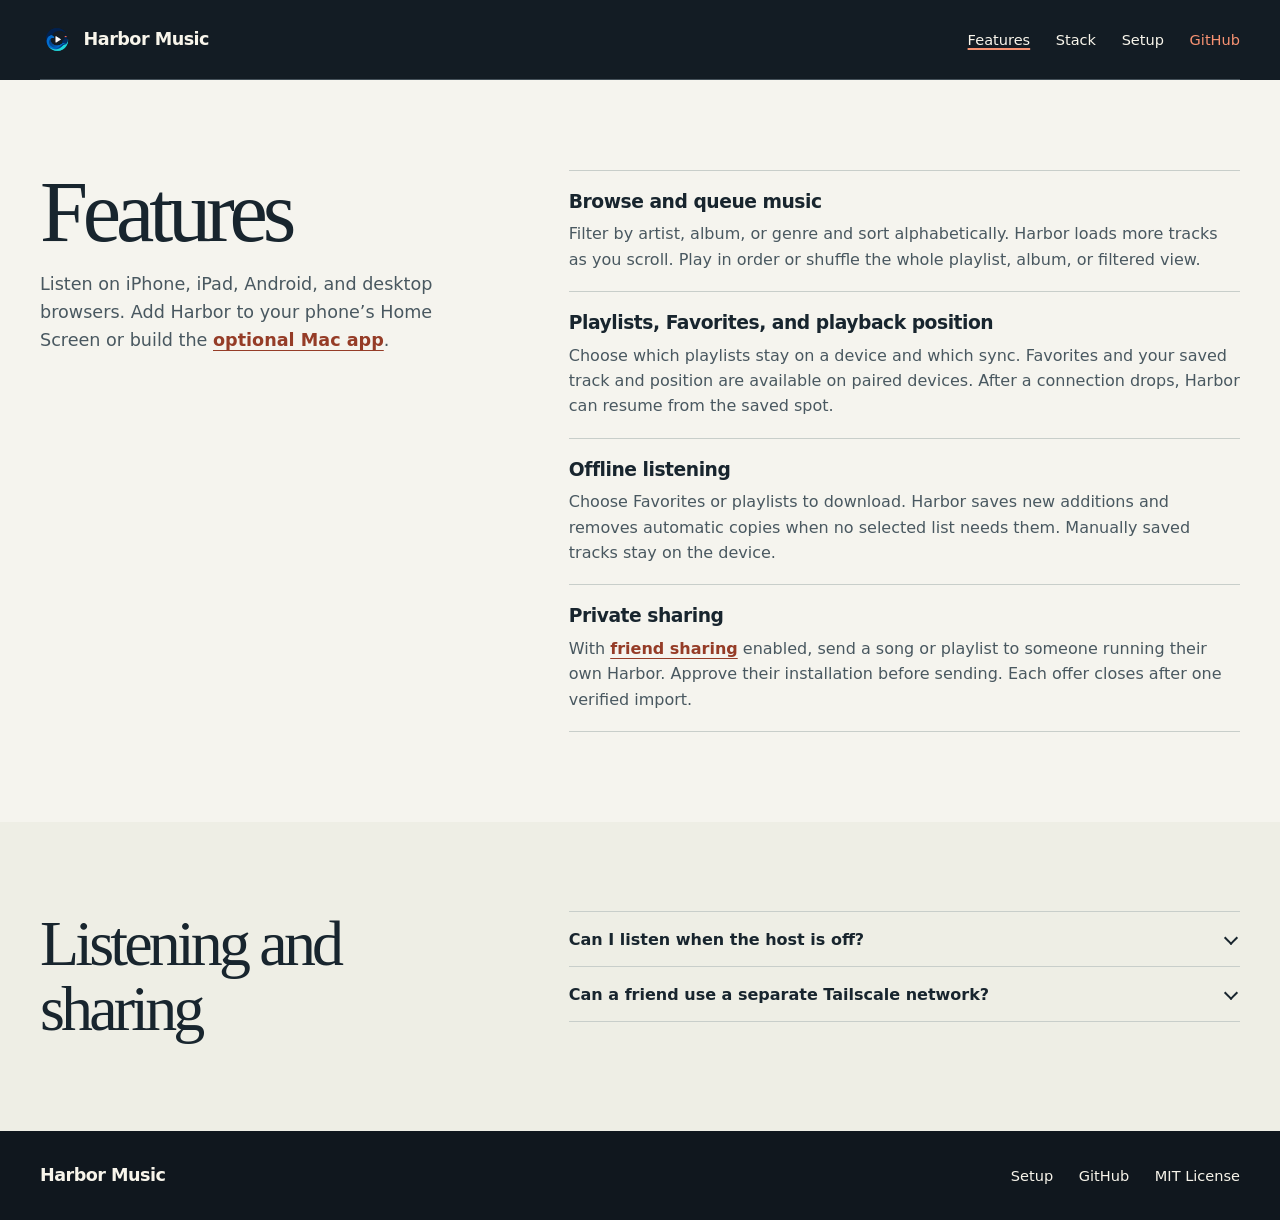
==== docs/features/index.html @ a01ae0fb "Split the Harbor Music site into focused pages" ====
<!doctype html>
<html lang="en">
<head>
  <meta charset="utf-8">
  <meta name="viewport" content="width=device-width, initial-scale=1">
  <meta name="description" content="Browse and play your own music. Sync playlists, Favorites, and playback position across paired devices, and save tracks for offline listening.">
  <meta name="theme-color" content="#131c24">
  <meta property="og:type" content="website">
  <meta property="og:title" content="Features | Harbor Music">
  <meta property="og:description" content="Browse and play your own music. Sync playlists, Favorites, and playback position across paired devices, and save tracks for offline listening.">
  <meta property="og:url" content="https://harbor-music.bittrees.org/features/">
  <meta property="og:image" content="https://harbor-music.bittrees.org/harbor-listening.jpg">
  <meta property="og:image:alt" content="Wired headphones and vinyl records on a walnut desk">
  <title>Features | Harbor Music</title>
  <link rel="canonical" href="https://harbor-music.bittrees.org/features/">
  <link rel="icon" href="../harbor-icon.png" type="image/png">
  <link rel="stylesheet" href="../styles.css">
</head>
<body>
  <a class="skip-link" href="#main">Skip to content</a>
  <header class="masthead">
    <div class="shell header-inner">
      <a class="brand" href="../" aria-label="Harbor Music home">
        <img src="../harbor-icon.png" alt="" width="34" height="34">
        Harbor Music
      </a>
      <nav aria-label="Main navigation">
        <a href="../features/" aria-current="page">Features</a>
        <a href="../stack/">Stack</a>
        <a href="../setup/">Setup</a>
        <a class="nav-source" href="https://github.com/bobofbuilding/harbor-music">GitHub</a>
      </nav>
    </div>
  </header>
  <main id="main">
    <section class="section features" aria-labelledby="features-title">
      <div class="shell features-grid">
        <div>
          <h1 id="features-title" class="page-title">Features</h1>
          <p class="section-intro">Listen on iPhone, iPad, Android, and desktop browsers. Add Harbor to your phone’s Home Screen or build the <a href="https://github.com/bobofbuilding/harbor-music#build-the-mac-app">optional Mac app</a>.</p>
        </div>
        <dl class="feature-list">
          <div>
            <dt>Browse and queue music</dt>
            <dd>Filter by artist, album, or genre and sort alphabetically. Harbor loads more tracks as you scroll. Play in order or shuffle the whole playlist, album, or filtered view.</dd>
          </div>
          <div>
            <dt>Playlists, Favorites, and playback position</dt>
            <dd>Choose which playlists stay on a device and which sync. Favorites and your saved track and position are available on paired devices. After a connection drops, Harbor can resume from the saved spot.</dd>
          </div>
          <div>
            <dt>Offline listening</dt>
            <dd>Choose Favorites or playlists to download. Harbor saves new additions and removes automatic copies when no selected list needs them. Manually saved tracks stay on the device.</dd>
          </div>
          <div>
            <dt>Private sharing</dt>
            <dd>With <a href="https://github.com/bobofbuilding/harbor-music#enable-friend-sharing">friend sharing</a> enabled, send a song or playlist to someone running their own Harbor. Approve their installation before sending. Each offer closes after one verified import.</dd>
          </div>
        </dl>
      </div>
    </section>

    <section class="section questions" aria-labelledby="questions-title">
      <div class="shell questions-grid">
        <h2 id="questions-title">Listening and sharing</h2>
        <div class="question-list">
          <details>
            <summary>Can I listen when the host is off?</summary>
            <p>You can play previously downloaded tracks on the device that saved them. Streaming, new downloads, and syncing resume when your host is reachable.</p>
          </details>
          <details>
            <summary>Can a friend use a separate Tailscale network?</summary>
            <p>Yes. Friend sharing uses a dedicated transfer address for approved Harbor installations. Your player stays on your private network.</p>
          </details>
        </div>
      </div>
    </section>
  </main>
  <footer>
    <div class="shell footer-inner">
      <a class="brand" href="../">Harbor Music</a>
      <nav aria-label="Footer navigation">
        <a href="../setup/">Setup</a>
        <a href="https://github.com/bobofbuilding/harbor-music">GitHub</a>
        <a href="https://github.com/bobofbuilding/harbor-music/blob/main/LICENSE">MIT License</a>
      </nav>
    </div>
  </footer>
</body>
</html>
---- docs/styles.css ----
:root {
  color-scheme: light;
  --night: #131c24;
  --night-deep: #10171e;
  --paper: #f5f4ee;
  --ink: #18252e;
  --muted: #495860;
  --frost: #dae4e6;
  --chalk: #f8f5eb;
  --salmon: #f79272;
  --rust: #953c27;
  --rule: #c8ceca;
  --serif: Georgia, 'Times New Roman', serif;
  font-family: system-ui, -apple-system, sans-serif;
  line-height: 1.58;
  color: var(--ink);
  background: var(--paper);
}

* { box-sizing: border-box; }
body { margin: 0; }
img { display: block; max-width: 100%; height: auto; }
a { color: inherit; text-underline-offset: .22em; }
a:hover { text-decoration-thickness: .14em; }
:focus-visible { outline: 3px solid currentColor; outline-offset: 4px; }
[hidden] { display: none !important; }
h1, h2, h3, p, figure, dl, dd { margin: 0; }
h1, h2 { font-family: var(--serif); font-weight: 500; letter-spacing: -.06em; }
h2 { font-size: clamp(2.65rem, 5vw, 4.25rem); line-height: 1.02; }
h3 { font-size: 1.25rem; line-height: 1.28; letter-spacing: -.02em; }
p + p { margin-top: .7rem; }
section[id] { scroll-margin-top: 1rem; }

.shell { width: min(100% - 5rem, 76rem); margin-inline: auto; }
.skip-link {
  position: absolute;
  z-index: 1;
  inset: .6rem auto auto .6rem;
  padding: .55rem .85rem;
  color: var(--night);
  background: var(--salmon);
  transform: translateY(-200%);
}
.skip-link:focus { transform: translateY(0); }

.masthead, .hero { color: var(--chalk); background: var(--night); }
.header-inner, .footer-inner {
  display: flex;
  flex-wrap: wrap;
  align-items: center;
  justify-content: space-between;
  gap: .75rem 2rem;
}
.header-inner { min-height: 5rem; border-bottom: 1px solid #45515a; }
.brand {
  display: inline-flex;
  align-items: center;
  gap: .6rem;
  font-size: 1.1rem;
  font-weight: 750;
  letter-spacing: -.03em;
  text-decoration: none;
}
.brand img { border-radius: 24%; }
nav { display: flex; flex-wrap: wrap; align-items: center; gap: .35rem 1.6rem; }
nav a { display: inline-flex; align-items: center; min-height: 2.75rem; font-size: .91rem; text-decoration: none; }
nav a:hover, nav a[aria-current='page'] { text-decoration: underline; }
nav a[aria-current='page'] { text-decoration-color: var(--salmon); text-decoration-thickness: 2px; }
.nav-source { color: var(--salmon); }

.hero-grid {
  display: grid;
  grid-template-columns: minmax(0, 1.29fr) minmax(0, 1fr);
  align-items: center;
  gap: clamp(2rem, 6vw, 5rem);
  padding-block: clamp(2.6rem, 5.8vw, 5.2rem) clamp(3.2rem, 7vw, 6rem);
}
.hero h1, .page-title { font-size: clamp(3.4rem, 6.75vw, 6.5rem); line-height: .98; }
.hero h1 { max-width: 9ch; }
.hero-copy > p { margin-top: 1.5rem; max-width: 31rem; color: var(--frost); font-size: clamp(1.06rem, 1.9vw, 1.24rem); }
.hero-copy .hero-note { margin-top: 1.23rem; color: #c2cfd2; font-size: .89rem; }
.hero-image {
  border: 1px solid #65727c;
  background: #232c34;
  border-radius: .32rem;
  overflow: hidden;
  aspect-ratio: 1 / 1;
}
.hero-image img { width: 100%; height: 100%; object-fit: cover; object-position: 50% 54%; }
.actions { display: flex; flex-wrap: wrap; gap: .7rem; margin-top: 1.65rem; }
.button {
  display: inline-flex;
  justify-content: center;
  align-items: center;
  min-height: 3.15rem;
  padding: .65rem 1.05rem;
  border: 1px solid transparent;
  border-radius: .28rem;
  font-size: .94rem;
  font-weight: 720;
  text-decoration: none;
}
.button.primary { color: var(--night-deep); background: var(--salmon); }
.button.primary:hover { background: #ffad93; }
.button.primary:focus-visible { outline-color: var(--chalk); }
.button.outline { color: var(--chalk); border-color: #89969d; }
.button.outline:hover { background: #293641; }

.section { padding-block: clamp(3.5rem, 7vw, 6.75rem); }
.features-grid, .setup-grid, .questions-grid {
  display: grid;
  grid-template-columns: minmax(0, .79fr) minmax(0, 1.19fr);
  gap: clamp(1.75rem, 6.5vw, 6.5rem);
}
.section-intro { margin-top: 1.05rem; max-width: 32rem; color: var(--muted); font-size: 1.1rem; }
.home-overview .section-intro { max-width: 38rem; }
.overview-links { display: grid; grid-template-columns: repeat(3, minmax(0, 1fr)); gap: 1.5rem 2rem; margin-top: 2rem; }
.overview-links p { margin: 0; padding-top: .85rem; border-top: 1px solid var(--rule); }
.overview-links a { display: inline-flex; align-items: center; min-height: 2.75rem; font-size: 1.15rem; }
.overview-links span { display: block; color: var(--muted); }
.feature-list { border-top: 1px solid var(--rule); }
.feature-list > div { padding: 1rem 0 1.2rem; border-bottom: 1px solid var(--rule); }
.feature-list dt { margin-bottom: .32rem; font-size: 1.17rem; font-weight: 720; letter-spacing: -.025em; }
.feature-list dd, .stack-list dd { color: var(--muted); }

.stack { background: #e5eae6; }
.stack-heading { display: flex; flex-wrap: wrap; justify-content: space-between; align-items: end; gap: .3rem 2rem; margin-bottom: 1.85rem; }
.stack-heading .section-intro { max-width: 26rem; }
.stack-grid { display: grid; grid-template-columns: minmax(0, 1.65fr) minmax(0, .8fr); align-items: start; gap: clamp(1.2rem, 3vw, 2.5rem); }
.stack-grid figure { overflow: hidden; border: 1px solid #aebbb8; border-radius: .32rem; background: #fff; }
.stack-grid figure img { width: 100%; }
.stack-list { border-top: 1px solid #b3bfbb; }
.stack-list > div { padding: .75rem 0 .9rem; border-bottom: 1px solid #b3bfbb; }
.stack-list dt { margin-bottom: .22rem; font-weight: 750; }
.text-link { margin-top: 1rem; }
.text-link a, .guide-links a, .question-list a, .steps a, .section-intro a, .feature-list a, .overview-links a { color: var(--rust); font-weight: 700; }

.setup-grid { align-items: start; }
.guide-links { display: grid; gap: .6rem; margin-top: 1.5rem; }
.guide-links a { width: fit-content; }
.steps { margin: 0; padding: 0; list-style: none; counter-reset: step; }
.steps li { position: relative; padding: 1.15rem 0 1.25rem 3.6rem; border-top: 1px solid var(--rule); counter-increment: step; }
.steps li::before {
  content: counter(step);
  position: absolute;
  top: .85rem;
  left: 0;
  display: grid;
  place-items: center;
  width: 2.35rem;
  height: 2.35rem;
  border: 1px solid #a65b45;
  border-radius: 50%;
  color: var(--rust);
  font-size: .98rem;
  font-weight: 750;
}
.steps li > p { margin-top: .58rem; color: var(--muted); }
.command { margin-top: .95rem; border: 1px solid #3b4b58; border-radius: .3rem; background: var(--night); color: var(--chalk); }
.command-bar {
  display: flex;
  justify-content: space-between;
  align-items: center;
  gap: .3rem 1rem;
  padding: .23rem .7rem .23rem .85rem;
  min-height: 2.75rem;
  border-bottom: 1px solid #455460;
  color: var(--frost);
  font-size: .86rem;
}
.command-bar button {
  padding: .24rem .58rem;
  min-height: 2.15rem;
  border: 1px solid #7c8c95;
  border-radius: .23rem;
  color: inherit;
  background: transparent;
  font: inherit;
  cursor: pointer;
}
.command-bar button:hover { color: var(--chalk); background: #354651; }
.command pre { margin: 0; padding: .76rem .85rem .87rem; overflow-x: auto; font-size: .9rem; line-height: 1.75; }
code { font-family: ui-monospace, 'SFMono-Regular', Consolas, monospace; font-size: .92em; }

.questions { background: #eeeee5; }
.question-list { border-top: 1px solid var(--rule); }
details { border-bottom: 1px solid var(--rule); }
summary { position: relative; display: block; padding: .9rem 2rem .9rem 0; cursor: pointer; font-weight: 720; list-style: none; }
summary::-webkit-details-marker { display: none; }
summary::after { content: ''; position: absolute; right: .25rem; top: 1.32rem; width: .5rem; height: .5rem; border-right: 2px solid currentColor; border-bottom: 2px solid currentColor; transform: rotate(45deg); }
details[open] summary::after { transform: translateY(.21rem) rotate(225deg); }
details > p { padding: 0 1.1rem 1rem 0; color: var(--muted); }

footer { background: var(--night-deep); color: var(--chalk); }
.footer-inner { padding-block: 1.4rem; }

.visually-hidden {
  position: absolute;
  width: 1px;
  height: 1px;
  padding: 0;
  margin: -1px;
  overflow: hidden;
  clip-path: inset(50%);
  white-space: nowrap;
  border: 0;
}

@media (max-width: 60rem) {
  .shell { width: min(100% - 3rem, 76rem); }
  .hero-grid { gap: 1.8rem; }
  .hero h1, .page-title { font-size: clamp(3rem, 7.1vw, 5.4rem); }
}

@media (max-width: 46rem) {
  .hero-grid, .features-grid, .setup-grid, .questions-grid, .stack-grid { grid-template-columns: minmax(0, 1fr); }
  .hero h1, .page-title { font-size: clamp(3rem, 10.5vw, 5.2rem); }
  .hero-image { aspect-ratio: 4 / 3; }
  .hero-copy > p { margin-top: 1rem; }
  .section-intro { margin-top: .8rem; }
  .command-bar button { min-height: 2.5rem; }
}

@media (max-width: 32rem) {
  .shell { width: calc(100% - 2.25rem); }
  .header-inner { gap: .1rem .8rem; padding-top: .68rem; }
  .header-inner nav { flex-basis: 100%; gap: .25rem 1.3rem; }
  .hero h1, .page-title { font-size: clamp(2.55rem, 11vw, 3.45rem); }
  .overview-links { grid-template-columns: minmax(0, 1fr); gap: 1.05rem; }
  .steps li { padding-left: 2.8rem; }
  .steps li::before { width: 1.95rem; height: 1.95rem; top: 1rem; }
  .command pre { white-space: pre-wrap; overflow-wrap: anywhere; }
}
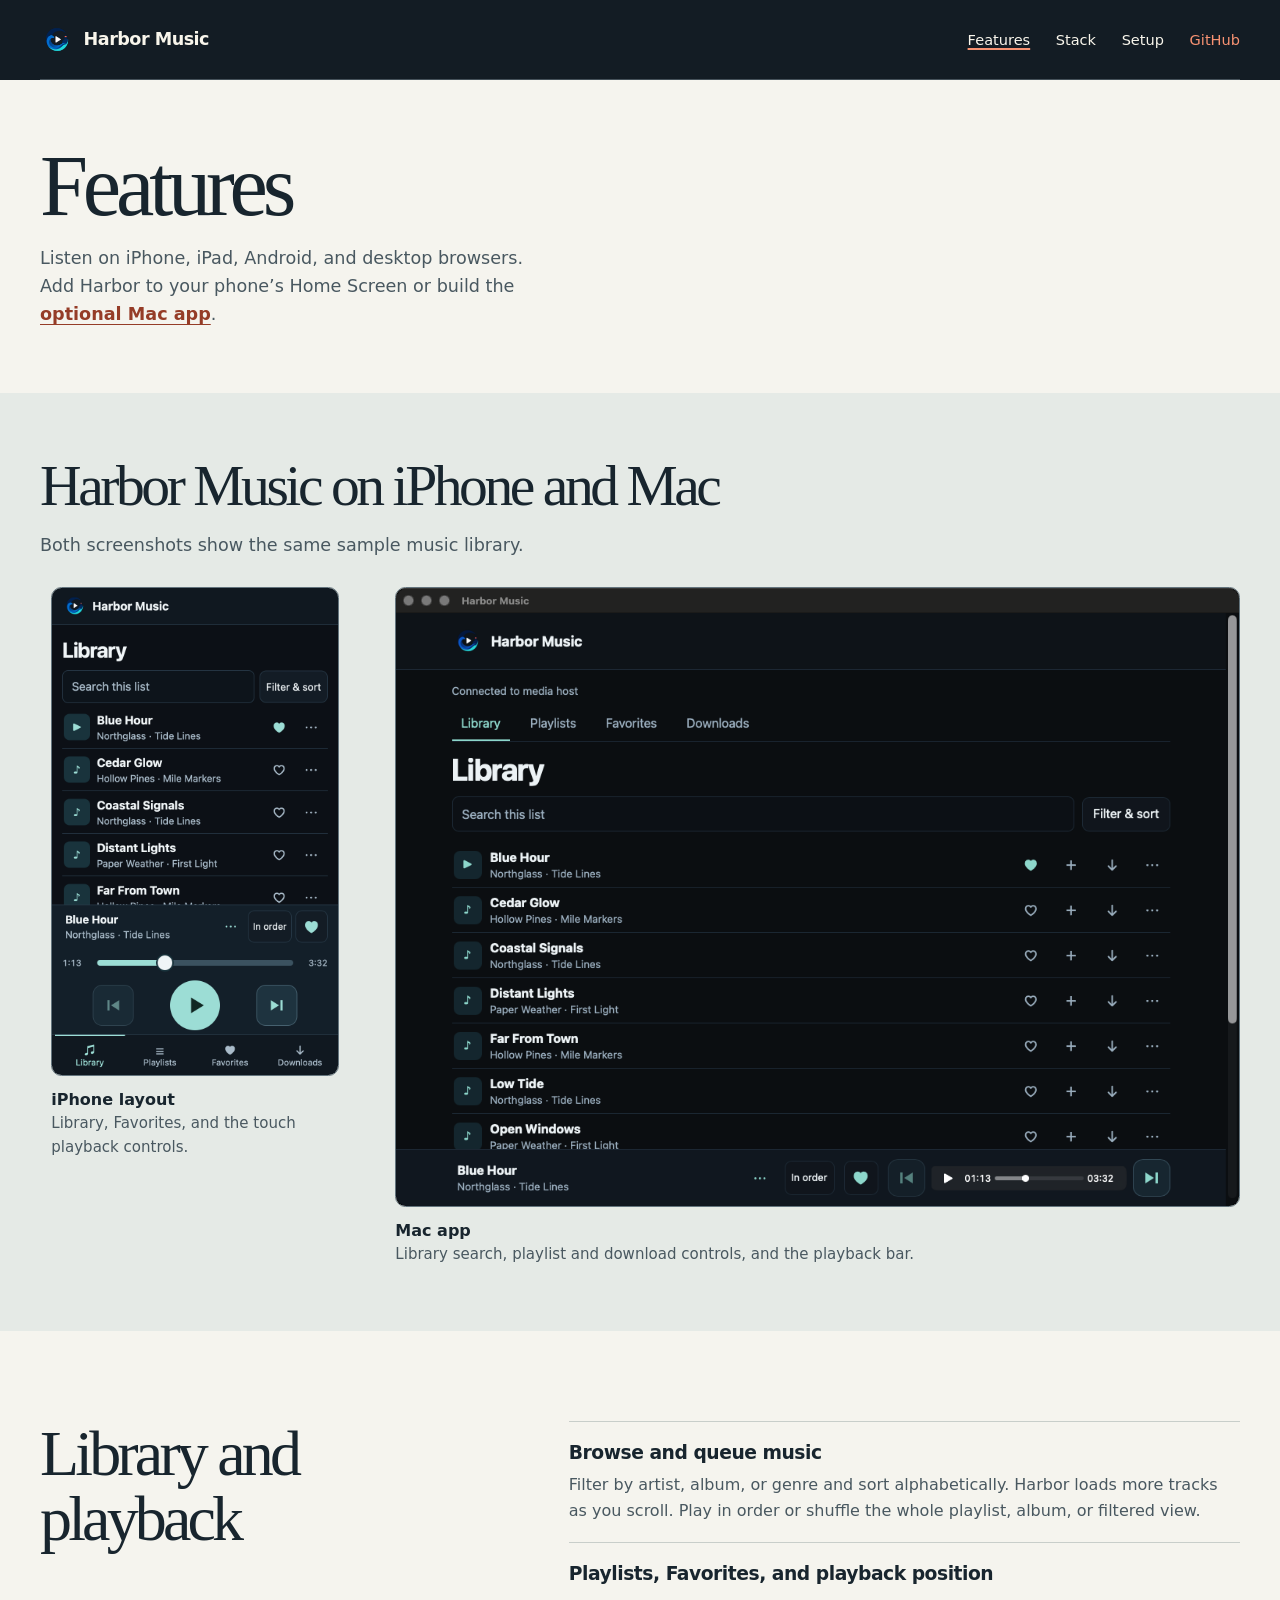
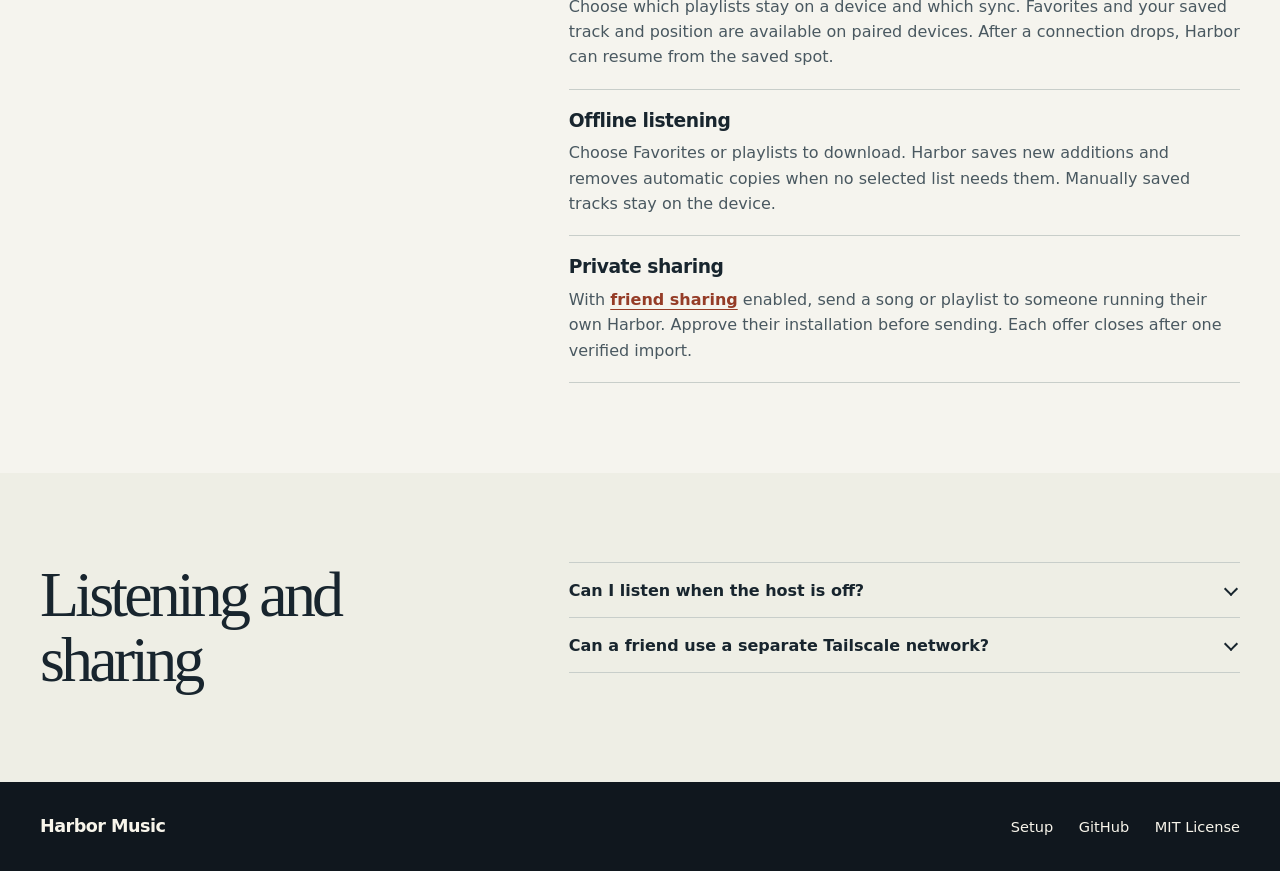
==== commit 2d489d52: "Show sample-library screenshots and complete site SEO" ====
--- a/docs/features/index.html
+++ b/docs/features/index.html
@@ -3,17 +3,25 @@
 <head>
   <meta charset="utf-8">
   <meta name="viewport" content="width=device-width, initial-scale=1">
-  <meta name="description" content="Browse and play your own music. Sync playlists, Favorites, and playback position across paired devices, and save tracks for offline listening.">
+  <meta name="description" content="See Harbor Music on iPhone and Mac. Browse your library, sync playlists and Favorites, keep music offline, and share tracks with friends.">
   <meta name="theme-color" content="#131c24">
   <meta property="og:type" content="website">
-  <meta property="og:title" content="Features | Harbor Music">
-  <meta property="og:description" content="Browse and play your own music. Sync playlists, Favorites, and playback position across paired devices, and save tracks for offline listening.">
+  <meta property="og:title" content="Harbor Music Features | iPhone, Mac, and Offline Playback">
+  <meta property="og:description" content="See Harbor Music on iPhone and Mac. Browse your library, sync playlists and Favorites, keep music offline, and share tracks with friends.">
   <meta property="og:url" content="https://harbor-music.bittrees.org/features/">
-  <meta property="og:image" content="https://harbor-music.bittrees.org/harbor-listening.jpg">
-  <meta property="og:image:alt" content="Wired headphones and vinyl records on a walnut desk">
-  <title>Features | Harbor Music</title>
+  <meta property="og:image" content="https://harbor-music.bittrees.org/images/harbor-music-social.jpg">
+  <meta property="og:image:alt" content="Harbor Music with sample music libraries on Mac and iPhone.">
+  <meta property="og:site_name" content="Harbor Music">
+  <meta property="og:image:type" content="image/jpeg">
+  <meta property="og:image:width" content="1200">
+  <meta property="og:image:height" content="630">
+  <meta name="twitter:card" content="summary_large_image">
+  <meta name="twitter:image:alt" content="Harbor Music with sample music libraries on Mac and iPhone.">
+  <title>Harbor Music Features | iPhone, Mac, and Offline Playback</title>
   <link rel="canonical" href="https://harbor-music.bittrees.org/features/">
-  <link rel="icon" href="../harbor-icon.png" type="image/png">
+  <link rel="icon" href="../favicon.ico" sizes="16x16 32x32 48x48">
+  <link rel="icon" href="../favicon.png" sizes="96x96" type="image/png">
+  <link rel="apple-touch-icon" href="../apple-touch-icon.png" sizes="180x180">
   <link rel="stylesheet" href="../styles.css">
 </head>
 <body>
@@ -33,12 +41,37 @@
     </div>
   </header>
   <main id="main">
-    <section class="section features" aria-labelledby="features-title">
+    <section class="section feature-intro" aria-labelledby="features-title">
+      <div class="shell">
+        <h1 id="features-title" class="page-title">Features</h1>
+        <p class="section-intro">Listen on iPhone, iPad, Android, and desktop browsers. Add Harbor to your phone’s Home Screen or build the <a href="https://github.com/bobofbuilding/harbor-music#build-the-mac-app">optional Mac app</a>.</p>
+      </div>
+    </section>
+
+    <section class="section app-gallery" aria-labelledby="gallery-title">
+      <div class="shell">
+        <h2 id="gallery-title">Harbor Music on iPhone and Mac</h2>
+        <p class="section-intro">Both screenshots show the same sample music library.</p>
+        <div class="app-screenshots">
+          <figure class="app-screenshot phone-screenshot">
+            <a href="../images/harbor-music-iphone.webp" aria-label="Open the full-size iPhone layout screenshot">
+              <img src="../images/harbor-music-iphone.webp" width="780" height="1328" decoding="async" alt="iPhone-sized Harbor Music library with Blue Hour saved to Favorites and playback controls above the bottom tabs.">
+            </a>
+            <figcaption><strong>iPhone layout</strong> Library, Favorites, and the touch playback controls.</figcaption>
+          </figure>
+          <figure class="app-screenshot mac-screenshot">
+            <a href="../images/harbor-music-mac.webp" aria-label="Open the full-size Mac app screenshot">
+              <img src="../images/harbor-music-mac.webp" width="1080" height="792" decoding="async" alt="Native Harbor Music Mac window with library search, track actions, and a Blue Hour playback bar at the bottom.">
+            </a>
+            <figcaption><strong>Mac app</strong> Library search, playlist and download controls, and the playback bar.</figcaption>
+          </figure>
+        </div>
+      </div>
+    </section>
+
+    <section class="section features" aria-labelledby="listening-title">
       <div class="shell features-grid">
-        <div>
-          <h1 id="features-title" class="page-title">Features</h1>
-          <p class="section-intro">Listen on iPhone, iPad, Android, and desktop browsers. Add Harbor to your phone’s Home Screen or build the <a href="https://github.com/bobofbuilding/harbor-music#build-the-mac-app">optional Mac app</a>.</p>
-        </div>
+        <h2 id="listening-title">Library and playback</h2>
         <dl class="feature-list">
           <div>
             <dt>Browse and queue music</dt>
--- a/docs/styles.css
+++ b/docs/styles.css
@@ -123,6 +123,22 @@
 .feature-list dt { margin-bottom: .32rem; font-size: 1.17rem; font-weight: 720; letter-spacing: -.025em; }
 .feature-list dd, .stack-list dd { color: var(--muted); }
 
+.feature-intro { padding-block: clamp(2.5rem, 5vw, 4.5rem); }
+.app-gallery { background: #e5eae6; padding-block: clamp(2.65rem, 5vw, 4.65rem); }
+.app-gallery h2 { font-size: clamp(2.4rem, 4.5vw, 3.8rem); }
+.app-screenshots {
+  display: grid;
+  grid-template-columns: minmax(12rem, .5fr) minmax(0, 1.36fr);
+  align-items: start;
+  gap: clamp(1.25rem, 3.5vw, 3.2rem);
+  margin-top: 1.65rem;
+}
+.app-screenshot a { display: block; border: 1px solid #63747d; border-radius: .65rem; overflow: hidden; background: var(--night); }
+.app-screenshot img { width: 100%; }
+.phone-screenshot { width: min(100%, 18rem); justify-self: center; }
+.app-screenshot figcaption { margin-top: .72rem; color: var(--muted); font-size: .94rem; }
+.app-screenshot strong { display: block; color: var(--ink); font-size: 1rem; }
+
 .stack { background: #e5eae6; }
 .stack-heading { display: flex; flex-wrap: wrap; justify-content: space-between; align-items: end; gap: .3rem 2rem; margin-bottom: 1.85rem; }
 .stack-heading .section-intro { max-width: 26rem; }
@@ -214,6 +230,7 @@
 
 @media (max-width: 46rem) {
   .hero-grid, .features-grid, .setup-grid, .questions-grid, .stack-grid { grid-template-columns: minmax(0, 1fr); }
+  .app-screenshots { grid-template-columns: minmax(0, 1fr); gap: 1.75rem; }
   .hero h1, .page-title { font-size: clamp(3rem, 10.5vw, 5.2rem); }
   .hero-image { aspect-ratio: 4 / 3; }
   .hero-copy > p { margin-top: 1rem; }
